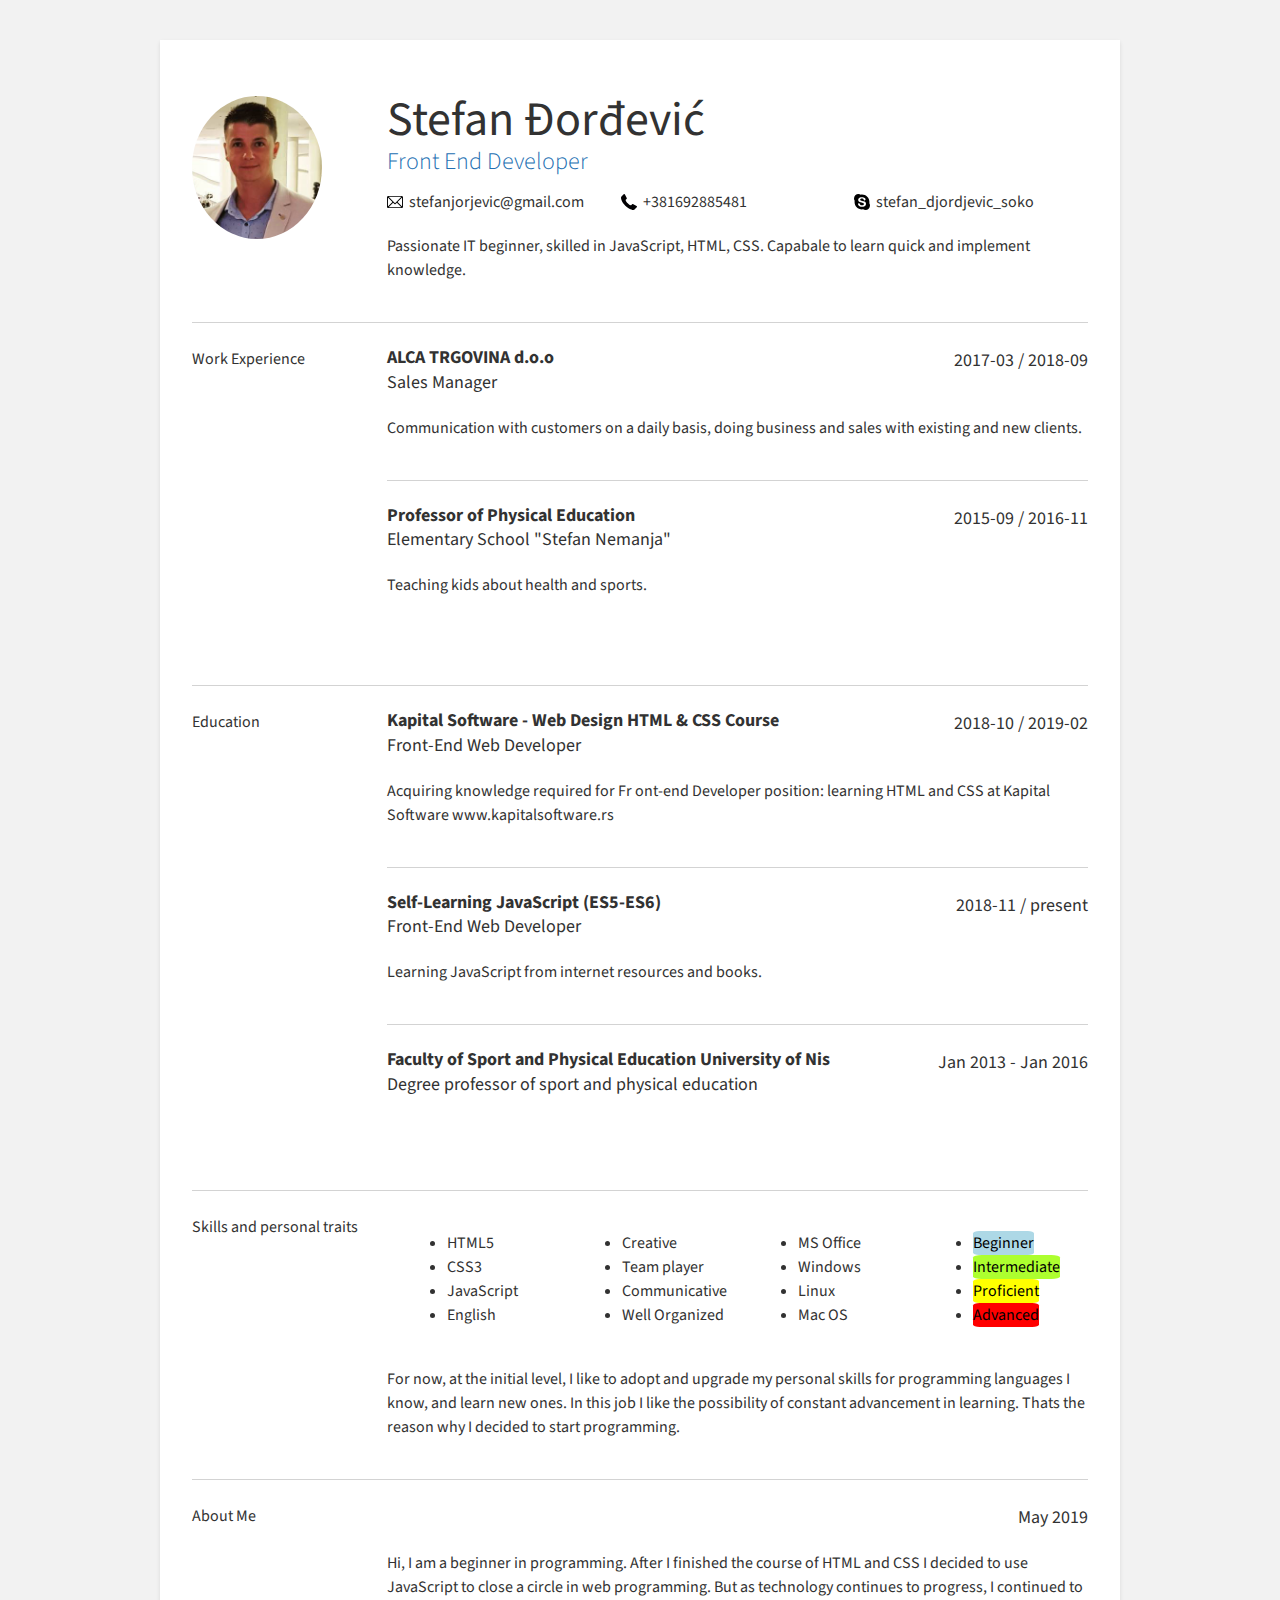
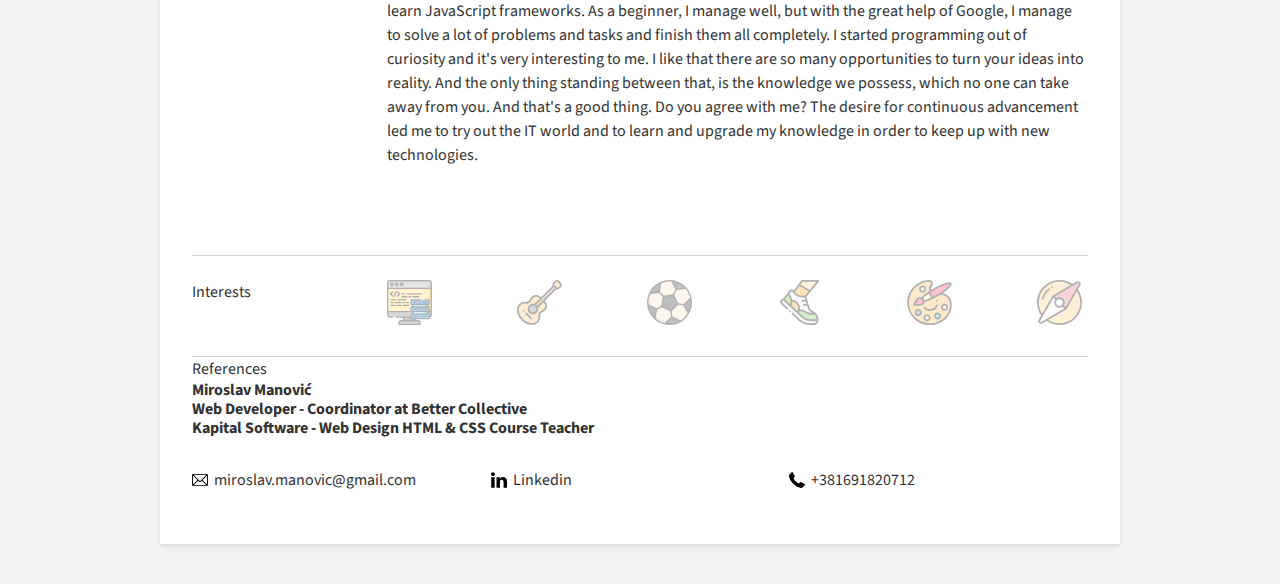
==== index.html @ 795a078c "Update index.html" ====
<!DOCTYPE html>
<html lang="en">
<head>
    <meta charset="UTF-8">
    <meta name="viewport" content="width=device-width, initial-scale=1.0">
    <meta http-equiv="X-UA-Compatible" content="ie=edge">
    <title>Stefan's Resume</title>
    <link rel="icon"  href="img/curriculum.svg"/>
    <link href="https://fonts.googleapis.com/css?family=Source+Sans+Pro:300,400,600" rel="stylesheet">
    <link rel="stylesheet" href="main.css">
    <script src="popup.js"></script>
    <!--<script src="https://ajax.googleapis.com/ajax/libs/jquery/3.3.1/jquery.min.js"></script>-->
</head>
<body>
    <div class="container">
        <section>
            
            <div>
                <div><img src="img/profile.jpg" alt="avatar" class="avatar"></div>

            </div>

            <div>
                <div class="my-name">Stefan Đorđević</div>
                <div class="my-title">Front End Developer</div>
                <div class="links">
                    
                    <div class="link-item">
                        <img src="img/email.svg" alt="" class="icon">
                        <a id="gmail" class="underline" href="mailto:stefanjorjevic@gmail.com?subject=Hello&body=Hello Stefan">stefanjorjevic@gmail.com</a>
                    </div>
                    
                    <div class="link-item">
                        <img src="img/phone.svg" alt="" class="icon">
                        <a id="skype" class="underline" href="tel:+381692885481">+381692885481</a>
                    </div>
                    
                    <div class="link-item">
                        <img src="img/skype-logo.svg" alt="" class="icon">
                        <a id="phone" class="underline" href="skype:stefan_djordjevic_soko?chat">stefan_djordjevic_soko</a>
                    </div>
                    
                </div> <!-- end of the links -->

                <p>Passionate IT beginner, skilled in JavaScript, HTML, CSS. Capabale to learn quick and implement knowledge. </p>
            </div>
                    
        </section>
        <section>
            <div class="section-title">Work Experience</div>
            <div>
                <div class="job">
                    <div class="job-title-container">
                        <div>
                            <div class="job-company">ALCA TRGOVINA d.o.o</div>
                            <div class="job-title">Sales Manager</div>
                        </div>
                        <div>
                            2017-03 / 2018-09 
                        </div>
                    </div> <!-- End Job=Title Container -->
                    <p>Communication with customers on a daily basis, doing business and sales with existing and new clients.</p>
                </div> <!-- End Job -->

                <div class="job">
                    <div class="job-title-container">
                        <div>
                            <div class="job-company">Professor of Physical Education</div>
                            <div class="job-title">Elementary School "Stefan Nemanja"</div>
                        </div>
                        <div>
                            2015-09 / 2016-11
                        </div>
                    </div> <!-- End Job=Title Container -->
                    <p>Teaching kids about health and sports.</p>
                </div> <!-- End Job -->

            </div>
        </section>
        
        <!---------------------- Education ---------------------->

        <section>
            <div class="section-title">Education</div>
            <div>
                <div class="job">
                    <div class="job-title-container">
                        <div>
                            <div class="job-company">Kapital Software - Web Design HTML & CSS Course</div>
                            <div class="job-title">Front-End Web Developer</div>
                        </div>
                        <div>
                                2018-10 / 2019-02 
                        </div>
                    </div> <!-- End Job=Title Container -->
                    <p>Acquiring knowledge required for Fr
                        ont-end Developer position: learning HTML and CSS at Kapital Software www.kapitalsoftware.rs</p>
                </div> <!-- End Job -->

                <div class="job">
                    <div class="job-title-container">
                        <div>
                            <div class="job-company">Self-Learning JavaScript (ES5-ES6)</div>
                            <div class="job-title">Front-End Web Developer</div>
                        </div>
                        <div>
                            2018-11 / present 
                        </div>
                    </div> <!-- End Job=Title Container -->
                    <p>Learning JavaScript from internet resources and books.</p>
                </div> <!-- End Job -->

                <div class="job">
                    <div class="job-title-container">
                        <div>
                            <div class="job-company">Faculty of Sport and Physical Education University of Nis</div>
                            <div class="job-title">Degree professor of sport and physical education</div>
                        </div>
                        <div>
                            Jan 2013 - Jan 2016 
                        </div>
                    </div> <!-- End Job=Title Container -->
                    <p></p>
                </div> <!-- End Job --> 
            </div>
        </section> 


        

        <section>
            <div class="section-title">Skills and personal traits</div>
            <div>
                <div class="skills-container">
                    <ul>
                        
                        <li><a id="html5" class="underline">HTML5</a></li>
                        <li><a id="css3" class="underline">CSS3</a></li>
                        <li><a id="javascript" class="underline">JavaScript</a></li>
                        <li><a id="english"class="underline">English</a></li>
                    </ul>
                    
                    <ul>
                        
                        <li><a id="creative" class="underline">Creative</a></li>
                        <li><a id="teamplayer" class="underline">Team player</a></li>
                        <li><a id="communicative" class="underline">Communicative</a></li>
                        <li><a id="wellorganized" class="underline">Well Organized</a></li>
                    </ul>


                    <ul>
                        
                        <li><a id="office" class="underline">MS Office</a></li>
                        <li><a id="windows" class="underline">Windows</a></li>
                        <li><a id="linux" class="underline">Linux</a></li>
                        <li><a id="mac" class="underline">Mac OS</a></li>
                        
                    </ul>
                    

                    <ul>
                        
                        <li><a id="beginner" class="legend">Beginner</a></li>
                        <li><a id="intermediate" class="legend">Intermediate</a></li>
                        <li><a id="proficient" class="legend">Proficient</a></li>
                        <li><a id="advanced" class="legend">Advanced</a></li>
                    </ul>
                </div> <!-- End skill container -->
                <p>For now, at the initial level, I like to adopt and upgrade my personal skills for programming languages ​​I know, and learn new ones. In this job I like the possibility of constant advancement in learning. Thats the reason why I decided to start programming.</p>
            </div>
        </section>    

        <!--  leave place for future jobs  -->
        <section>
            <div class="section-title">About Me</div>
            <div>
                <div class="job">
                    <div class="job-title-container">
                        <div>
                            <div class="job-company"></div>
                            <div class="job-title"></div>
                        </div>
                        <div>
                            May 2019 
                        </div>
                    </div> 
                    <p>
Hi, I am a beginner in programming. After I finished the course of HTML and CSS I decided to use JavaScript to close a circle in web programming. But as technology continues to progress, I continued to learn JavaScript frameworks. As a beginner, I manage well, but with the great help of Google, I manage to solve a lot of problems and tasks and finish them all completely.  
I started programming out of curiosity and it's very interesting to me. I like that there are so many opportunities to turn your ideas into reality. And the only thing standing between that, is the knowledge we possess, which no one can take away from you. And that's a good thing. Do you agree with me?  
The desire for continuous advancement led me to try out the IT world and to learn and upgrade my knowledge in order to keep up with new technologies. 
                          </p> 
                </div>

                
        </section> 

        <section id="interests">
            <div  class="section-title">Interests</div>
            <div class="interests-container">
                   <!-- <div class="tooltip">Hover over me
                            <span class="tooltiptext">Tooltip text</span>
                          </div>-->

                <div id="programming" class="tooltip"><img src="img/data.svg" alt="icon" id="programming"><span class="tooltiptext" >Programing with HTML5 CSS3 JS (ES5-ES6)</span></div>

                <div id="guitar" class="tooltip"><img src="img/guitar.svg" alt="icon"><span class="tooltiptext">Playng guitar</span></div>

                <div id="soccer" class="tooltip"><img src="img/soccer.svg" alt="icon"><span class="tooltiptext" >Football</span></div>

                <div id="running" class="tooltip"><img  src="img/running.svg" alt="icon"><span class="tooltiptext">Running</span></div>
                
                <div id="painting" class="tooltip"><img src="img/painting.svg" alt="icon"><span class="tooltiptext">Painting</span></div>
                
                <div id="traveling" class="tooltip"><img src="img/compass.svg" alt="icon"><span class="tooltiptext" >Traveling</span></div>
                  
            </div>
        </section>
        
        <div class="section-titile">References</div>
        
        <div>
            <div class="job-company">Miroslav Manović</div>
            <div class="job-company">Web Developer - Coordinator at Better Collective </br> Kapital Software - Web Design HTML & CSS Course Teacher</br></br></div>
            <div class="links">
                    <div class="link-item">
                            <img src="img/email.svg" alt="" class="icon">
                            <a id="gmail" class="underline" href="mailto:miroslav.manovic@gmail.com?subject=Hello&body=Hello Miroslav">miroslav.manovic@gmail.com</a>
                    </div>
                    <div class="link-item">
                            <img src="img/linkedin-logo.svg" alt="" class="icon">
                        <a class="underline" href="https://www.linkedin.com/in/miroslav-manovic-4b6096124/">Linkedin</a>
                    </div>
                    <div class="link-item">
                                    <img src="img/phone.svg" alt="" class="icon">
                                    <a class="underline" href="tel:+381691820712">+381691820712</a>
                    </div>
                </div> 
                <!-- end of the links 
                <p>
                </p>
                <div class="reference"></div>-->
            
        </div>
    </div>

   <!-- Jasascript popup animation 
  <script>
  </script>-->  
</body>
</html>
---- main.css ----
html {
    box-sizing: border-box;
}
*,*:before, :after {
box-sizing: border-box;
}

body {
    font-family: 'Source Sans Pro', sans-serif;
    line-height: 1.5;
    background: #f2f2f2;
    color: #323232;
    

}

img {
    max-width: 100%;

}

.icon {
    fill: currentColor;
    display: inline-block;
    font-size: inherit;
    height: 1em;
    overflow: visible;

}

a {
    color: #323232;
    text-decoration: none;

}


.container {
    max-width: 960px;
    margin: 40px auto;
    padding: 32px;
    background: white;
    box-shadow: 0 2px 4px rgba(0, 0, 0, 0.1);
}

section {
    display: grid;
    grid-template-columns: 1fr 4fr;
    grid-gap: 20px;
    padding: 24px 0;
    border-bottom: 1px solid lightgray;
}

section:last-child {
    border-bottom: none;
}

section-title {
    font-weight: bold;
    font-size: 18px;
}

/******************************
*          Main Info
*******************************/

img.avatar {
    width: 130px;
    border-radius: 100%;
   
}

.my-name {
    font-size: 48px;
    line-height: 1;
}

.my-title {
font-size: 24px;
font-weight: 300;
color: #236fb2; 
}

.links {
    display: flex;
    margin: 10px 0 20px 0;

}

.link-item {
    display: flex;
    align-items: center;
    flex: 1;
}

link-item, img {
    margin-right: 6px;
}

/******************************
*          Experience
*******************************/

.job {
    padding-bottom: 24px;
    margin-bottom: 24px;
    border-bottom: 1px solid lightgray;
}

.job:last-child {
    border-bottom: none;
}

.job-title-container {
    display: flex;
    justify-content: space-between;
    margin-bottom: 20px;
    font-size: 18px;
}

.job-company {
    font-weight: bold;
    line-height: 1.2;
}

/******************************
*          Skills
*******************************/

.skills-container {
    display: grid;
    grid-template-columns: 1fr 1fr 1fr 1fr;
    grid-gap: 20;
    margin-bottom: 24px;
}

.skills-container ul {
    margin-left: 20px;
    list-style-type: disc;  
}

.legend {
  height: auto;
  width: auto;
  background-color: #bbb;
  border-radius: 10%;
  display: inline-block;
  
}

#beginner {
  background: lightblue;
  color: black;
  text-align: center;
  }

#intermediate {
  background: greenyellow;
  color: black;
  text-align: center;
  
  }

#proficient {
  background: yellow;
  color: black;
  text-align: center;
  
  }

#advanced {
  background: red;
  color: black;
  text-align: center;
  }  

.underline{
  position: relative;
}

.underline:after{
  content: '';
  position: absolute;
  width: 0; height: 2px;
  display: block;
  margin-top: 1,5px;
  right: 1;
  background: linear-gradient(to right, rgb(58, 58, 58), lightgray);
  transition: width .2s ease;
  -webkit-transition: width .4s ease;
}

.underline:hover:after{
  width: 100%;
  left: 0;
  background: linear-gradient(to right, lightblue 50%, lightgreen,yellow,red);
};


.underline#html5:hover:after{
  width: 100%;
  left: 0;
  background: linear-gradient(to right, lightblue, lightgreen,yellow,red);
}
/* first row */

.underline#css3:hover:after{
  width: 100%;
  left: 0;
  background: linear-gradient(to right, lightblue , lightgreen ,yellow 50%,red);
}

.underline#javascript:hover:after{
  width: 100%;
  left: 0;
  background: linear-gradient(to right, lightblue 70%, lightgreen,yellow,red);
}

.underline#english:hover:after{
  width: 100%;
  left: 0;
  background: linear-gradient(to right, lightblue, lightgreen,yellow ,red 50%)
}

/* second row */

.underline#creative:hover:after{
  width: 100%;
  left: 0;
  background: linear-gradient(to right, lightblue , lightgreen,yellow,red 50%);
}

.underline#teamplayer:hover:after{
  width: 100%;
  left: 0;
  background: linear-gradient(to right, lightblue , lightgreen,yellow,red 50%);
}

.underline#communicative:hover:after{
  width: 100%;
  left: 0;
  background: linear-gradient(to right, lightblue , lightgreen,yellow,red 50%);
}

.underline#wellorganized:hover:after{
  width: 100%;
  left: 0;
  background: linear-gradient(to right, lightblue , lightgreen,yellow,red 50%);
}


/* third row */

.underline#office:hover:after{
  width: 100%;
  left: 0;
  background: linear-gradient(to right, lightblue , lightgreen,yellow 50%,red );
}

.underline#windows:hover:after{
  width: 100%;
  left: 0;
  background: linear-gradient(to right, lightblue , lightgreen,yellow 50%,red );
}

.underline#linux:hover:after{
  width: 100%;
  left: 0;
  background: linear-gradient(to right, lightblue , lightgreen 50%,yellow ,red );
}

.underline#mac:hover:after{
  width: 100%;
  left: 0;
  background: linear-gradient(to right, lightblue 50%, lightgreen,yellow ,red );
}

/* fourth row legend user manual */


/******************************
*          Interests
*******************************/

.interests-container {
    display: flex ;
    justify-content: space-between;
}
.interests-container img {
    height: 45px;
    opacity: 0.30;
    margin-right: 6px;
    transition: 2.5s;
}

.interests-container img:hover {
    height: 45px;
    opacity: 0.99;
    margin-right: 6px;
    transition: 0.5s;
    -webkit-transform: rotateZ(360deg);
      -moz-transform: rotateZ(360deg);
      transform: rotateZ(360deg);
}

/*********************************************
 *        Popup interests information
**********************************************/
.tooltip {
  position: relative;
  display: inline-block;
}

.tooltip .tooltiptext {
  visibility: hidden;
  width: 120px;
  background-color: green;
  opacity: 0.75;
  color: #fff;
  text-align: center;
  border-radius: 6px;
  padding: 5px 0;

  /* Position the tooltip */
  position: absolute;
  z-index: 1;
  
}

.tooltip:hover .tooltiptext {
  visibility: visible;
  
}

/*********************************
*        Responsive 
*********************************/
/* 768px */

@media only screen and (max-width : 768px) {
    section {
      grid-template-columns: 1fr;
    }
  
    .links, .job-title-container {
      flex-direction: column;
    }
  
    .skills-container {
      grid-template-columns: 1fr 1fr;
    }
  
   .interests-container {
      flex-wrap: wrap;
      display: grid;
      grid-template-columns: 30% 30% 30%;
      grid-column-gap: 1em;  
    }
  
    .interests-container img {
      margin-right: 32px;
      margin-bottom: 16px;
    }
  }
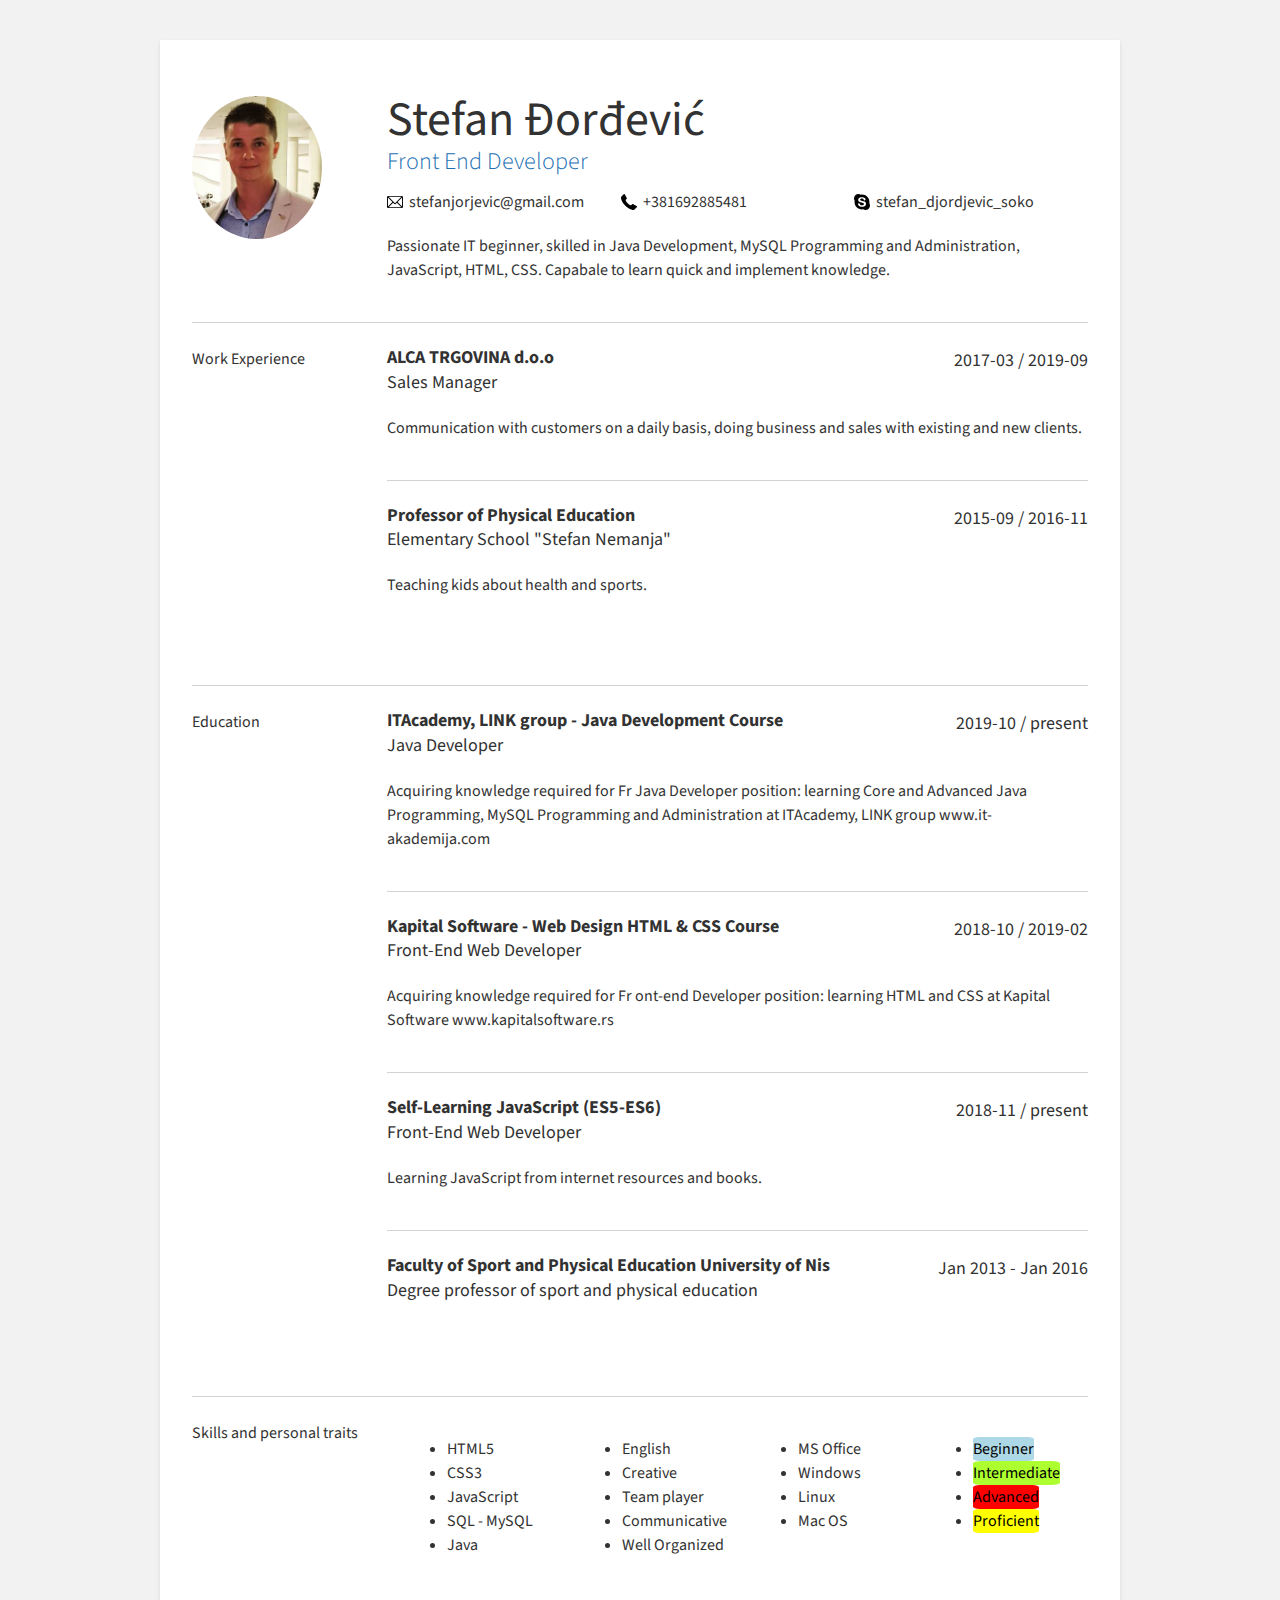
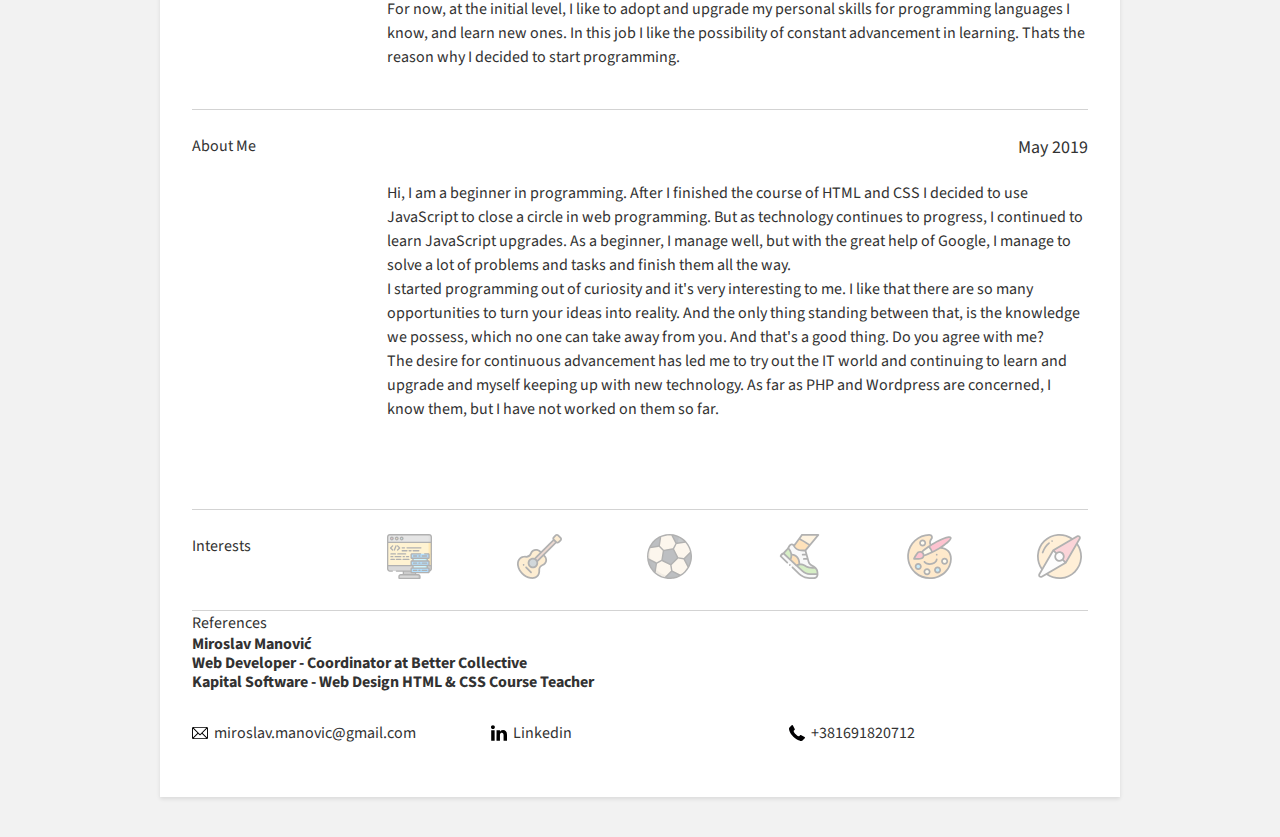
==== commit 80204579: "Update index.html" ====
--- a/index.html
+++ b/index.html
@@ -27,22 +27,24 @@
                     
                     <div class="link-item">
                         <img src="img/email.svg" alt="" class="icon">
-                        <a id="gmail" class="underline" href="mailto:stefanjorjevic@gmail.com?subject=Hello&body=Hello Stefan">stefanjorjevic@gmail.com</a>
-                    </div>
-                    
+                        <a id="mail" class="underline" href="mailto:stefanjorjevic@gmail.com?subject=Hello&body=Hello Stefan">stefanjorjevic@gmail.com</a>
+                    </div>
+
                     <div class="link-item">
                         <img src="img/phone.svg" alt="" class="icon">
-                        <a id="skype" class="underline" href="tel:+381692885481">+381692885481</a>
-                    </div>
-                    
+                        <a id="phone" class="underline" href="tel:+381692885481">+381692885481</a>
+                    </div>
+
                     <div class="link-item">
                         <img src="img/skype-logo.svg" alt="" class="icon">
-                        <a id="phone" class="underline" href="skype:stefan_djordjevic_soko?chat">stefan_djordjevic_soko</a>
-                    </div>
+                        <a id="skype" class="underline" href="skype:stefan_djordjevic_soko?chat">stefan_djordjevic_soko</a>
+                    </div>
+                    
+                    
                     
                 </div> <!-- end of the links -->
 
-                <p>Passionate IT beginner, skilled in JavaScript, HTML, CSS. Capabale to learn quick and implement knowledge. </p>
+                <p>Passionate IT beginner, skilled in Java Development, MySQL Programming and Administration, JavaScript, HTML, CSS. Capabale to learn quick and implement knowledge.</p>
             </div>
                     
         </section>
@@ -56,7 +58,7 @@
                             <div class="job-title">Sales Manager</div>
                         </div>
                         <div>
-                            2017-03 / 2018-09 
+                            2017-03 / 2019-09 
                         </div>
                     </div> <!-- End Job=Title Container -->
                     <p>Communication with customers on a daily basis, doing business and sales with existing and new clients.</p>
@@ -83,6 +85,20 @@
         <section>
             <div class="section-title">Education</div>
             <div>
+                <div class="job">
+                    <div class="job-title-container">
+                        <div>
+                            <div class="job-company">ITAcademy, LINK group - Java Development Course</div>
+                            <div class="job-title">Java Developer</div>
+                        </div>
+                        <div>
+                                2019-10 / present 
+                        </div>
+                    </div> <!-- End Job=Title Container -->
+                    <p>Acquiring knowledge required for Fr
+                        Java Developer position: learning Core and Advanced Java Programming, MySQL Programming and Administration at ITAcademy, LINK group www.it-akademija.com</p>
+                </div> <!-- End Job -->
+
                 <div class="job">
                     <div class="job-title-container">
                         <div>
@@ -137,11 +153,12 @@
                         <li><a id="html5" class="underline">HTML5</a></li>
                         <li><a id="css3" class="underline">CSS3</a></li>
                         <li><a id="javascript" class="underline">JavaScript</a></li>
+                        <li><a id="sql-mysql"class="underline">SQL - MySQL</a></li>
+                        <li><a id="java"class="underline">Java</a></li>
+                    </ul>
+                    
+                    <ul>
                         <li><a id="english"class="underline">English</a></li>
-                    </ul>
-                    
-                    <ul>
-                        
                         <li><a id="creative" class="underline">Creative</a></li>
                         <li><a id="teamplayer" class="underline">Team player</a></li>
                         <li><a id="communicative" class="underline">Communicative</a></li>
@@ -163,8 +180,10 @@
                         
                         <li><a id="beginner" class="legend">Beginner</a></li>
                         <li><a id="intermediate" class="legend">Intermediate</a></li>
+                        <li><a id="advanced" class="legend">Advanced</a></li>
                         <li><a id="proficient" class="legend">Proficient</a></li>
-                        <li><a id="advanced" class="legend">Advanced</a></li>
+                        
+
                     </ul>
                 </div> <!-- End skill container -->
                 <p>For now, at the initial level, I like to adopt and upgrade my personal skills for programming languages ​​I know, and learn new ones. In this job I like the possibility of constant advancement in learning. Thats the reason why I decided to start programming.</p>
@@ -185,10 +204,12 @@
                             May 2019 
                         </div>
                     </div> 
-                    <p>
-Hi, I am a beginner in programming. After I finished the course of HTML and CSS I decided to use JavaScript to close a circle in web programming. But as technology continues to progress, I continued to learn JavaScript frameworks. As a beginner, I manage well, but with the great help of Google, I manage to solve a lot of problems and tasks and finish them all completely.  
-I started programming out of curiosity and it's very interesting to me. I like that there are so many opportunities to turn your ideas into reality. And the only thing standing between that, is the knowledge we possess, which no one can take away from you. And that's a good thing. Do you agree with me?  
-The desire for continuous advancement led me to try out the IT world and to learn and upgrade my knowledge in order to keep up with new technologies. 
+                    <p>Hi, I am a beginner in programming.
+                            After I finished the course of HTML and CSS I decided to use JavaScript to close a circle in web programming. But as technology continues to progress, I continued to learn JavaScript upgrades.
+                                        As a beginner, I manage well, but with the great help of Google, I manage to solve a lot of problems and tasks and finish them all the way.
+                                        <br>I started programming out of curiosity and it's very interesting to me. I like that there are so many opportunities to turn your ideas into reality. And the only thing standing between that, is the knowledge we possess, which no one can take away from you. And that's a good thing. Do you agree with me?
+                    </br>The desire for continuous advancement has led me to try out the IT world and continuing to learn and upgrade and myself keeping up with new technology. 
+                          As far as PHP and Wordpress are concerned, I know them, but I have not worked on them so far.
                           </p> 
                 </div>
 
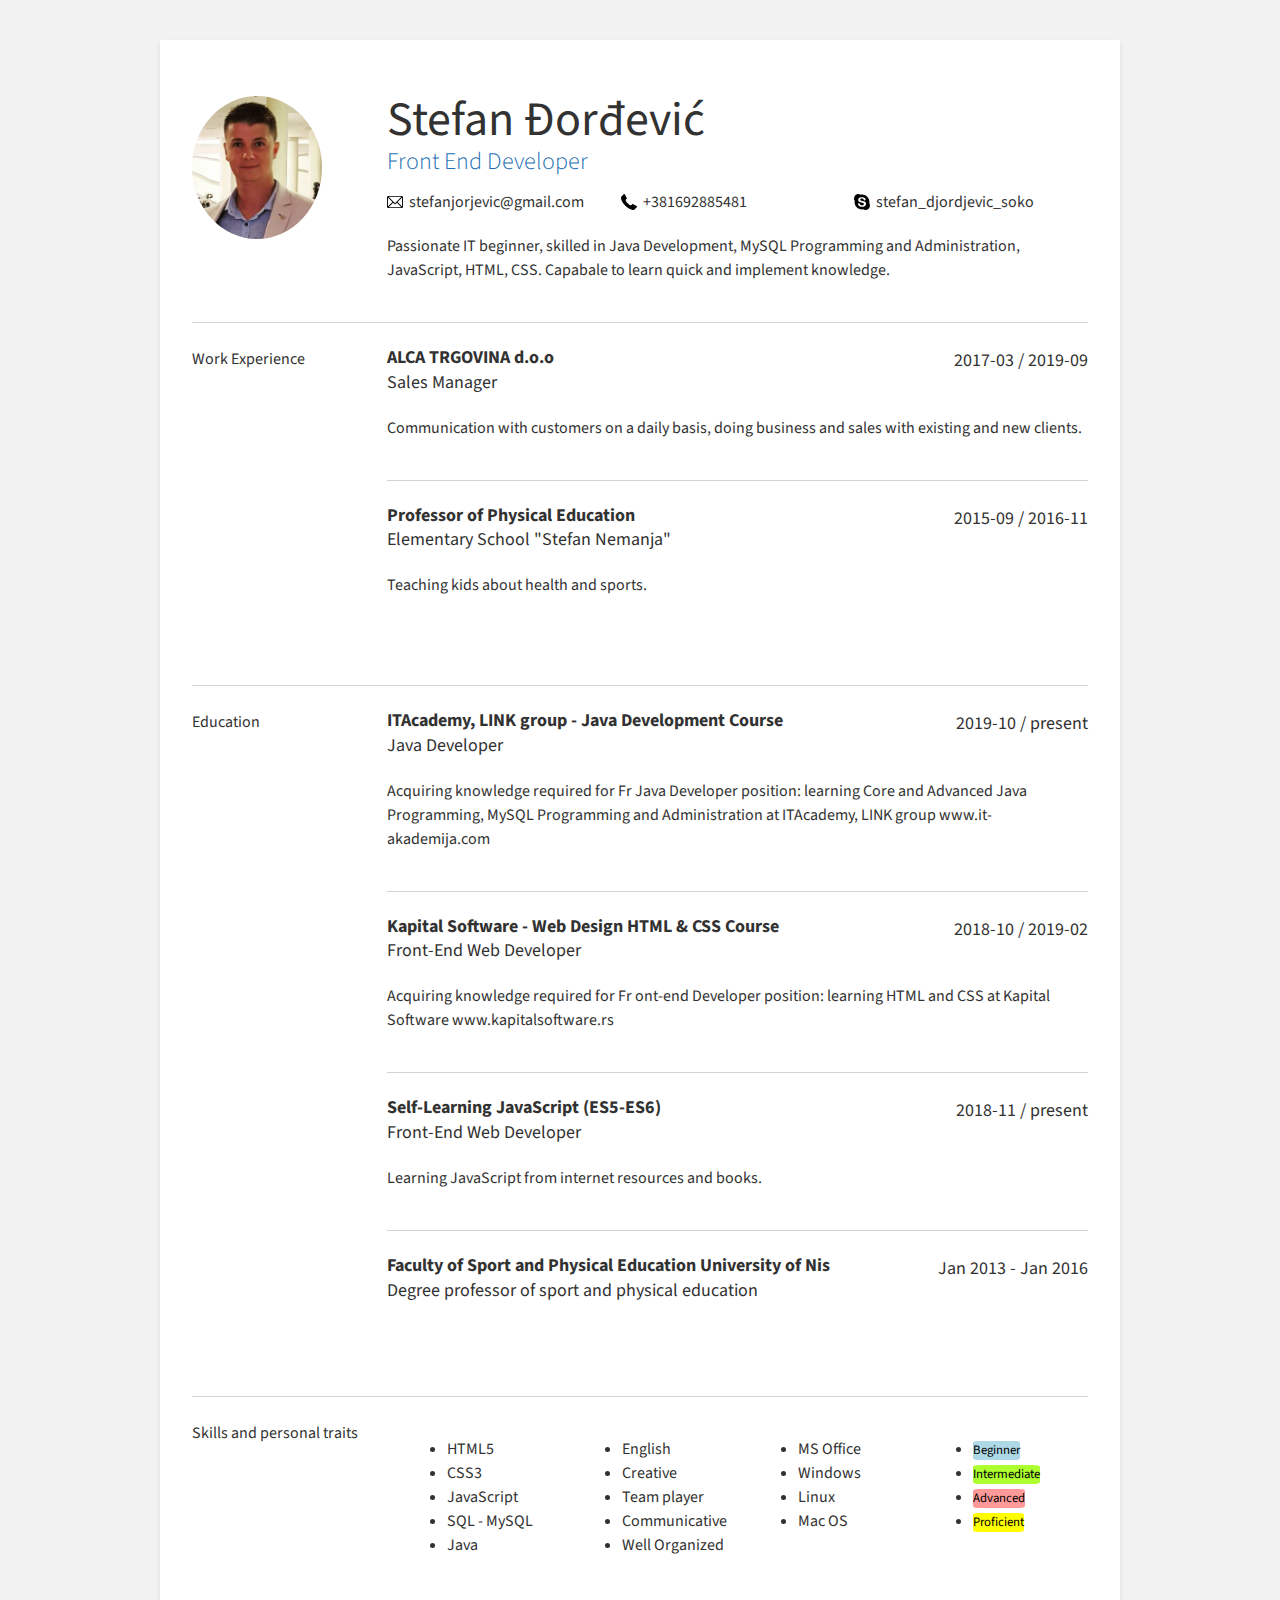
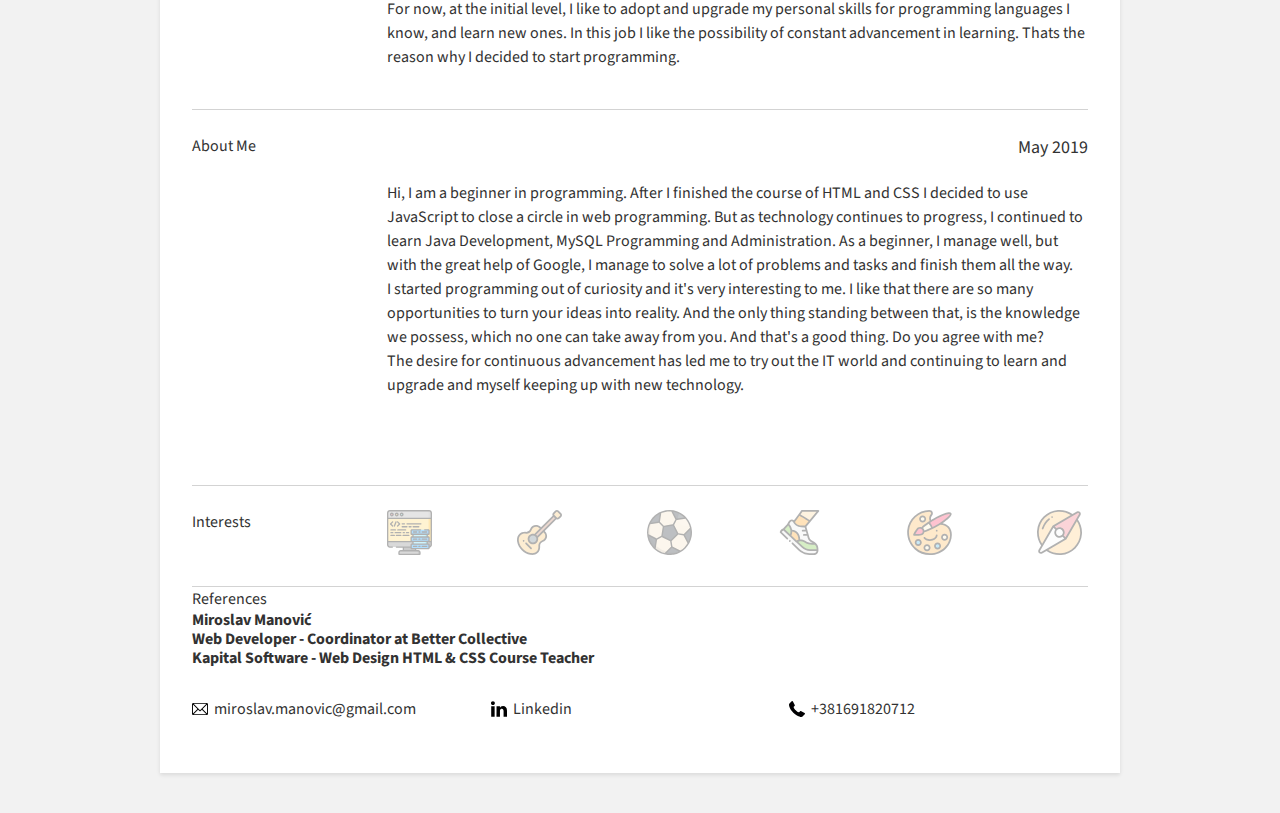
==== commit ff118526: "Update index.html" ====
--- a/index.html
+++ b/index.html
@@ -205,11 +205,11 @@
                         </div>
                     </div> 
                     <p>Hi, I am a beginner in programming.
-                            After I finished the course of HTML and CSS I decided to use JavaScript to close a circle in web programming. But as technology continues to progress, I continued to learn JavaScript upgrades.
+                            After I finished the course of HTML and CSS I decided to use JavaScript to close a circle in web programming. But as technology continues to progress, I continued to learn Java Development, MySQL Programming and Administration.
                                         As a beginner, I manage well, but with the great help of Google, I manage to solve a lot of problems and tasks and finish them all the way.
                                         <br>I started programming out of curiosity and it's very interesting to me. I like that there are so many opportunities to turn your ideas into reality. And the only thing standing between that, is the knowledge we possess, which no one can take away from you. And that's a good thing. Do you agree with me?
                     </br>The desire for continuous advancement has led me to try out the IT world and continuing to learn and upgrade and myself keeping up with new technology. 
-                          As far as PHP and Wordpress are concerned, I know them, but I have not worked on them so far.
+                          
                           </p> 
                 </div>
 
@@ -223,7 +223,7 @@
                             <span class="tooltiptext">Tooltip text</span>
                           </div>-->
 
-                <div id="programming" class="tooltip"><img src="img/data.svg" alt="icon" id="programming"><span class="tooltiptext" >Programing with HTML5 CSS3 JS (ES5-ES6)</span></div>
+                <div id="programming" class="tooltip"><img src="img/data.svg" alt="icon" id="programming"><span class="tooltiptext" > Java Development, MySQL Programming and Administration (ES5-ES6)</span></div>
 
                 <div id="guitar" class="tooltip"><img src="img/guitar.svg" alt="icon"><span class="tooltiptext">Playng guitar</span></div>
 
--- a/main.css
+++ b/main.css
@@ -141,7 +141,7 @@
 
 .legend {
   height: auto;
-  width: auto;
+  width: aito;
   background-color: #bbb;
   border-radius: 10%;
   display: inline-block;
@@ -152,12 +152,14 @@
   background: lightblue;
   color: black;
   text-align: center;
+  font-size: 0.8em;
   }
 
 #intermediate {
   background: greenyellow;
   color: black;
   text-align: center;
+  font-size: 0.8em;
   
   }
 
@@ -165,14 +167,17 @@
   background: yellow;
   color: black;
   text-align: center;
+  font-size: 0.8em;
   
   }
 
 #advanced {
-  background: red;
+  background: rgba(255, 0, 0, 0.397);
   color: black;
   text-align: center;
+  font-size: 0.8em;
   }  
+  
 
 .underline{
   position: relative;
@@ -181,71 +186,88 @@
 .underline:after{
   content: '';
   position: absolute;
-  width: 0; height: 2px;
+  width: 0; height: 3px;
   display: block;
   margin-top: 1,5px;
   right: 1;
-  background: linear-gradient(to right, rgb(58, 58, 58), lightgray);
+  background: linear-gradient(to right, rgb(58, 58, 58), lightgray 50%);
   transition: width .2s ease;
   -webkit-transition: width .4s ease;
 }
 
 .underline:hover:after{
   width: 100%;
-  left: 0;
-  background: linear-gradient(to right, lightblue 50%, lightgreen,yellow,red);
-};
-
+  left : 0;
+  background : linear-gradient(to right, blue, lightgreen ,red,yellow);
+}
+
+/* first row */
 
 .underline#html5:hover:after{
   width: 100%;
   left: 0;
-  background: linear-gradient(to right, lightblue, lightgreen,yellow,red);
-}
-/* first row */
+  background: linear-gradient(to right,blue , rgb(0, 255, 0) 90% );
+}
+
 
 .underline#css3:hover:after{
   width: 100%;
   left: 0;
-  background: linear-gradient(to right, lightblue , lightgreen ,yellow 50%,red);
+  background: linear-gradient(to right,  rgb(0, 255, 0) 99%,red);
 }
 
 .underline#javascript:hover:after{
   width: 100%;
   left: 0;
-  background: linear-gradient(to right, lightblue 70%, lightgreen,yellow,red);
-}
+  background: linear-gradient(to right,rgb(0, 60, 255) 85%,rgb(0, 255, 0) );
+}
+
+.underline#sql-mysql:hover:after{
+  width: 100%;
+  left: 0;
+  background: linear-gradient(to right,rgb(0, 60, 255)70%, rgb(0, 255, 0) )
+}
+
+.underline#java:hover:after{
+  width: 100%;
+  left: 0;
+  background: linear-gradient(to right,rgb(0, 60, 255) 70%, rgb(0, 255, 0))
+}
+
+
+
+
+/* second row */
 
 .underline#english:hover:after{
   width: 100%;
   left: 0;
-  background: linear-gradient(to right, lightblue, lightgreen,yellow ,red 50%)
-}
-
-/* second row */
+  background: linear-gradient(to right, red,yellow )
+}
+
 
 .underline#creative:hover:after{
   width: 100%;
   left: 0;
-  background: linear-gradient(to right, lightblue , lightgreen,yellow,red 50%);
+  background: linear-gradient(to right, red,yellow 80%);
 }
 
 .underline#teamplayer:hover:after{
   width: 100%;
   left: 0;
-  background: linear-gradient(to right, lightblue , lightgreen,yellow,red 50%);
+  background: linear-gradient(to right,  red,yellow );
 }
 
 .underline#communicative:hover:after{
   width: 100%;
   left: 0;
-  background: linear-gradient(to right, lightblue , lightgreen,yellow,red 50%);
+  background: linear-gradient(to right, red ,yellow);
 }
 
 .underline#wellorganized:hover:after{
   width: 100%;
   left: 0;
-  background: linear-gradient(to right, lightblue , lightgreen,yellow,red 50%);
+  background: linear-gradient(to right, red ,yellow);
 }
 
 
@@ -254,25 +276,25 @@
 .underline#office:hover:after{
   width: 100%;
   left: 0;
-  background: linear-gradient(to right, lightblue , lightgreen,yellow 50%,red );
+  background: linear-gradient(to right ,green,red,yellow  );
 }
 
 .underline#windows:hover:after{
   width: 100%;
   left: 0;
-  background: linear-gradient(to right, lightblue , lightgreen,yellow 50%,red );
+  background: linear-gradient(to right,red,yellow);
 }
 
 .underline#linux:hover:after{
   width: 100%;
   left: 0;
-  background: linear-gradient(to right, lightblue , lightgreen 50%,yellow ,red );
+  background: linear-gradient(to right,  lightgreen ,red );
 }
 
 .underline#mac:hover:after{
   width: 100%;
   left: 0;
-  background: linear-gradient(to right, lightblue 50%, lightgreen,yellow ,red );
+  background: linear-gradient(to right,  lightgreen,red );
 }
 
 /* fourth row legend user manual */
@@ -285,12 +307,15 @@
 .interests-container {
     display: flex ;
     justify-content: space-between;
-}
+    
+}
+
 .interests-container img {
     height: 45px;
     opacity: 0.30;
     margin-right: 6px;
     transition: 2.5s;
+    
 }
 
 .interests-container img:hover {
@@ -350,7 +375,7 @@
       grid-template-columns: 1fr 1fr;
     }
   
-   .interests-container {
+    .interests-container {
       flex-wrap: wrap;
       display: grid;
       grid-template-columns: 30% 30% 30%;
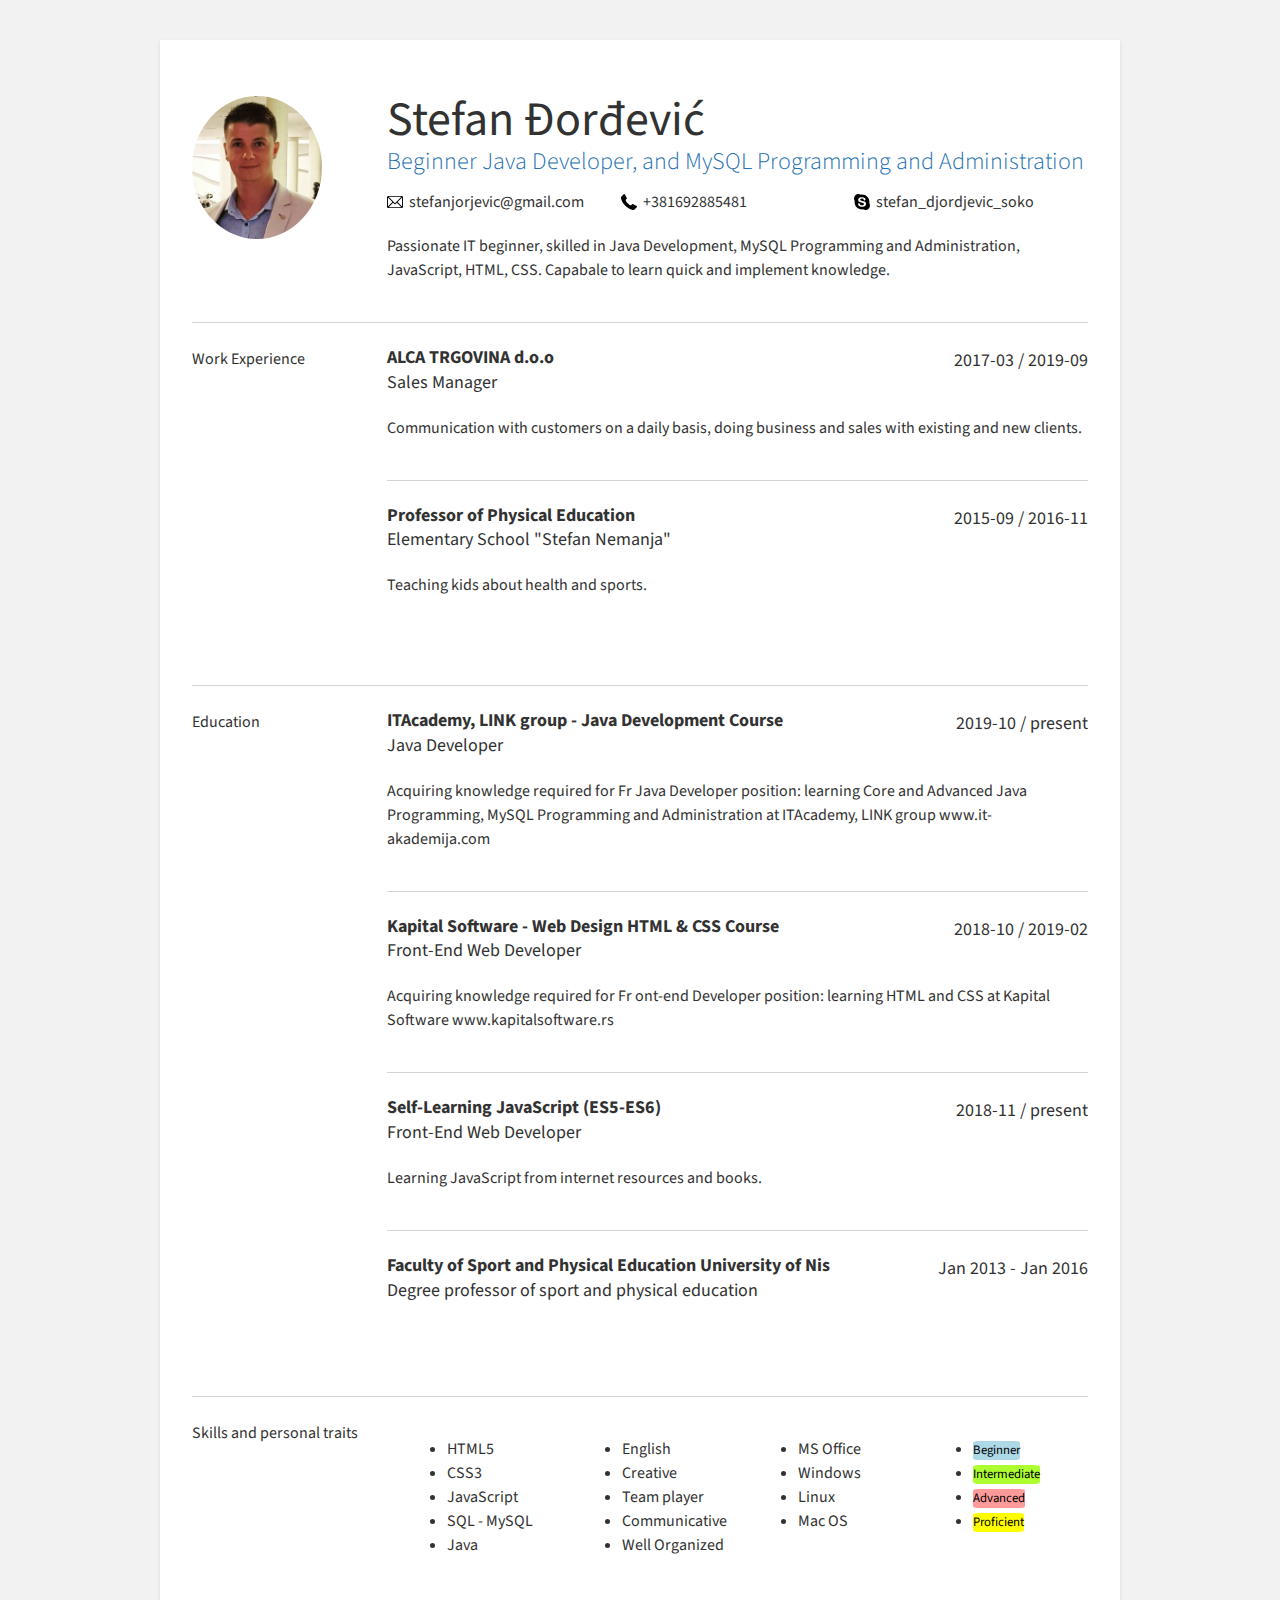
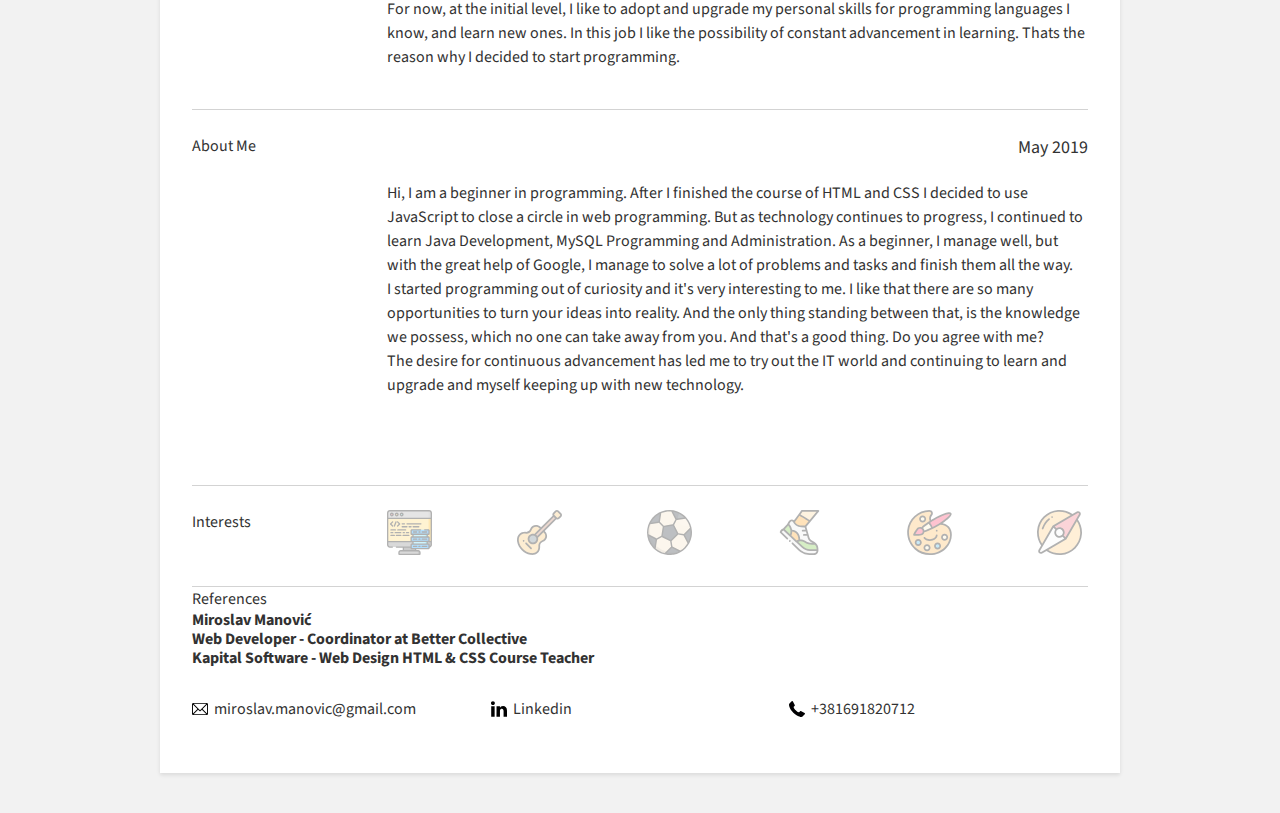
==== commit 4b7ab1a0: "Update index.html" ====
--- a/index.html
+++ b/index.html
@@ -22,7 +22,7 @@
 
             <div>
                 <div class="my-name">Stefan Đorđević</div>
-                <div class="my-title">Front End Developer</div>
+                <div class="my-title">Beginner Java Developer, and MySQL Programming and Administration</div>
                 <div class="links">
                     
                     <div class="link-item">
@@ -223,7 +223,7 @@
                             <span class="tooltiptext">Tooltip text</span>
                           </div>-->
 
-                <div id="programming" class="tooltip"><img src="img/data.svg" alt="icon" id="programming"><span class="tooltiptext" > Java Development, MySQL Programming and Administration (ES5-ES6)</span></div>
+                <div id="programming" class="tooltip"><img src="img/data.svg" alt="icon" id="programming"><span class="tooltiptext" > Java Development, MySQL Programming and Administration </span></div>
 
                 <div id="guitar" class="tooltip"><img src="img/guitar.svg" alt="icon"><span class="tooltiptext">Playng guitar</span></div>
 
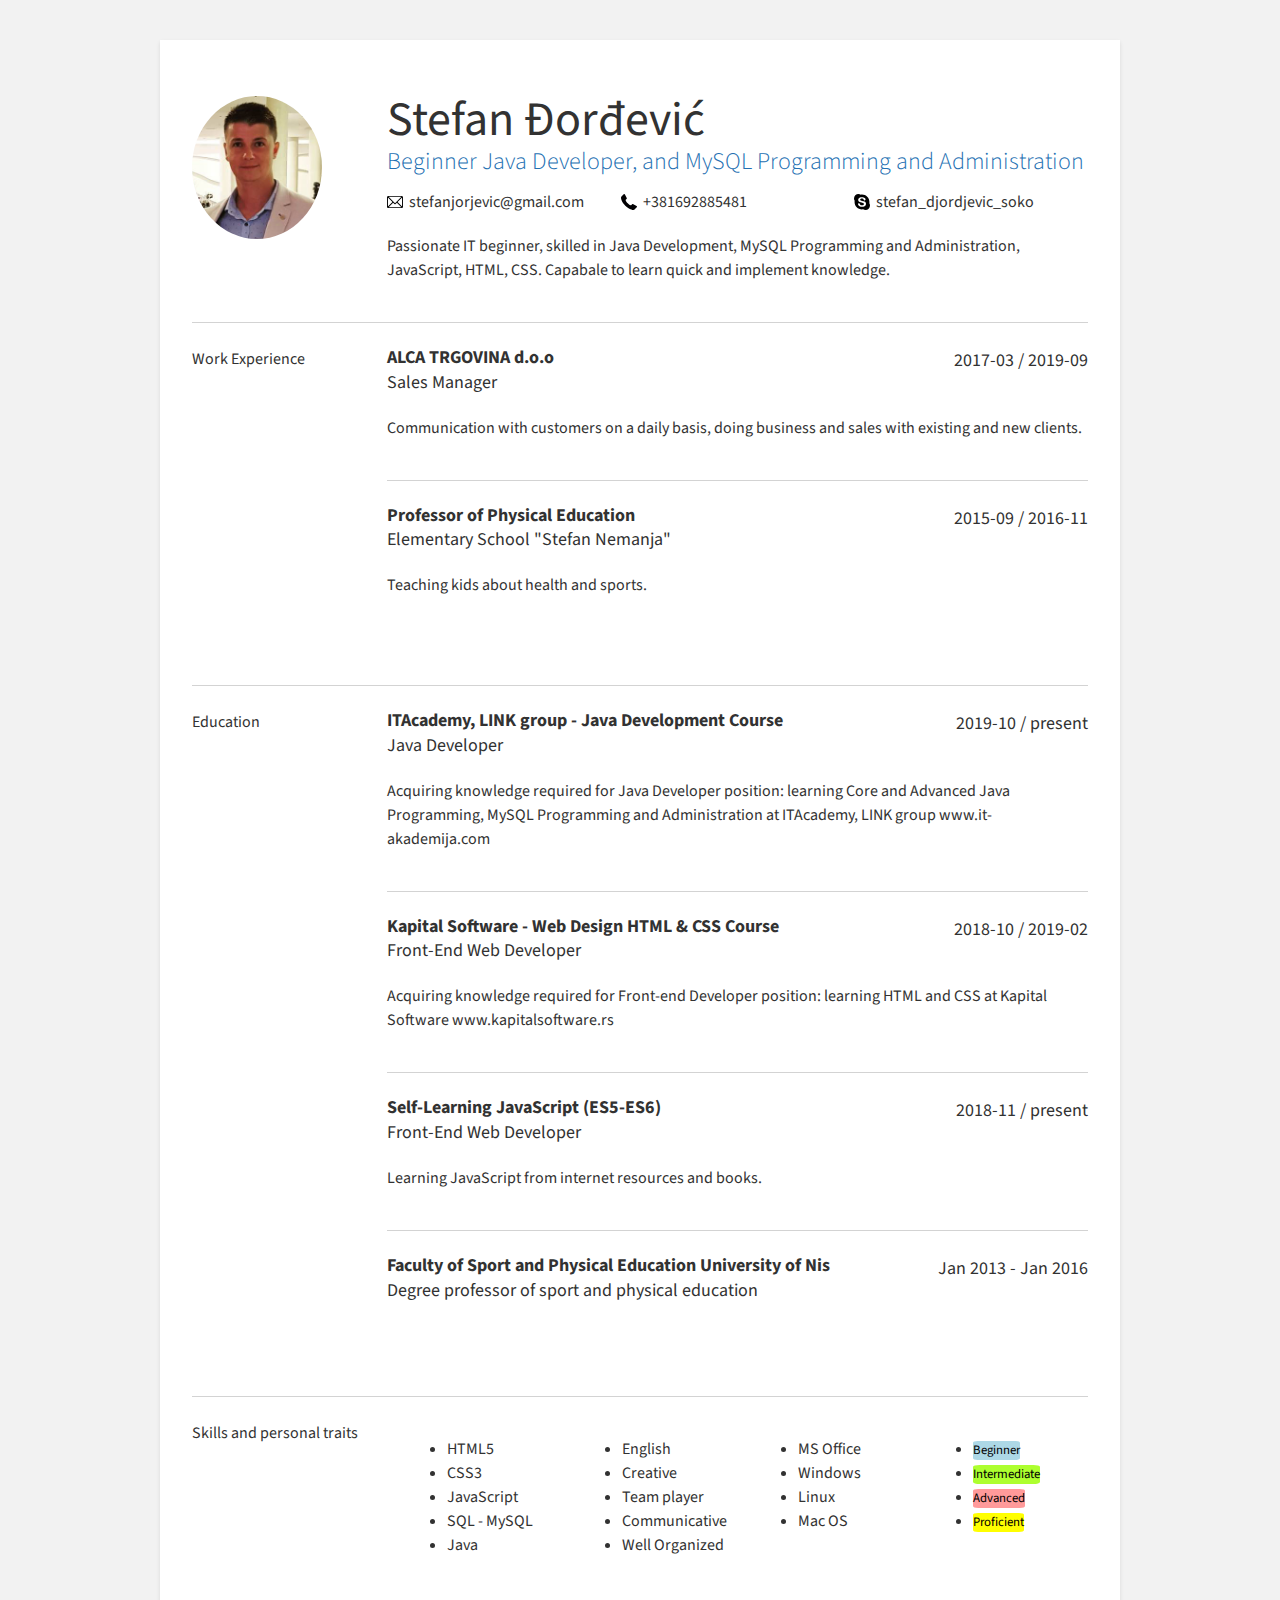
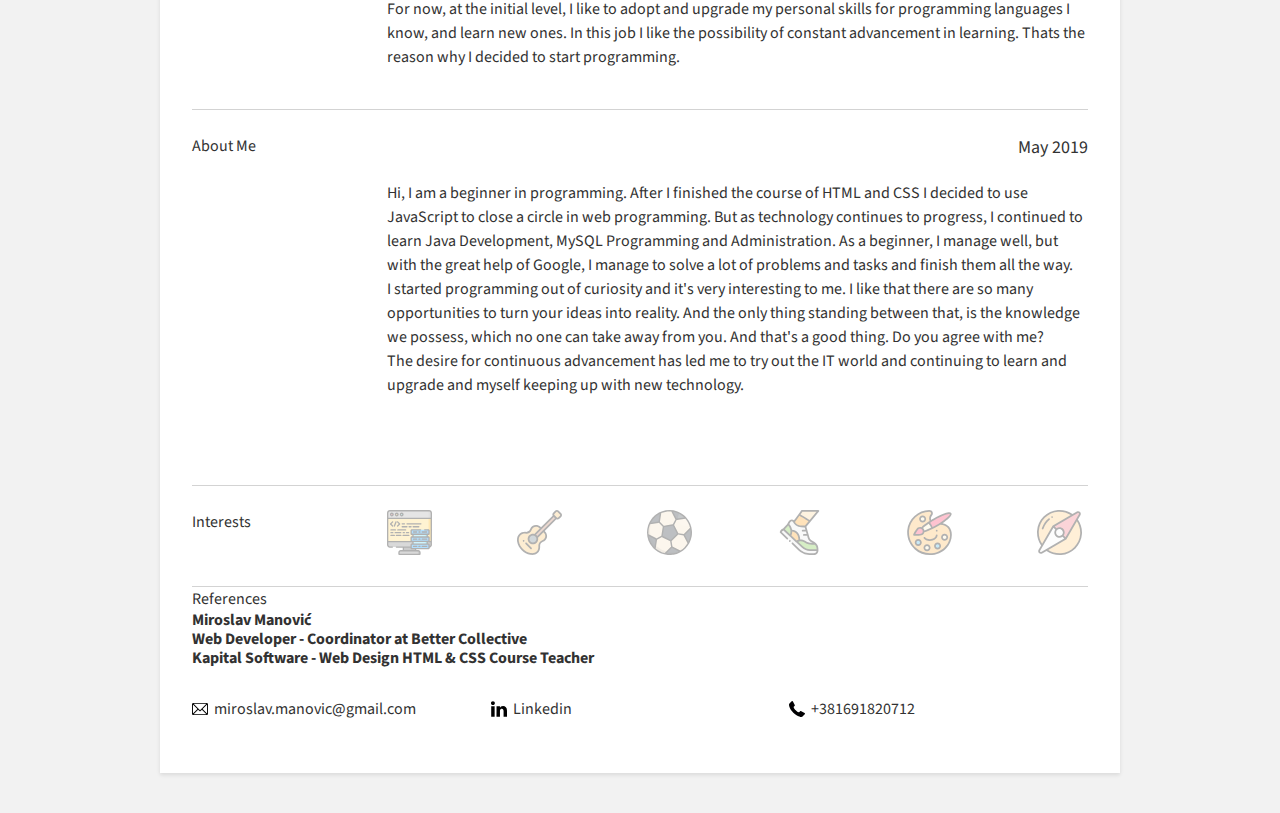
==== commit 6b92fa3e: "Update index.html" ====
--- a/index.html
+++ b/index.html
@@ -95,8 +95,7 @@
                                 2019-10 / present 
                         </div>
                     </div> <!-- End Job=Title Container -->
-                    <p>Acquiring knowledge required for Fr
-                        Java Developer position: learning Core and Advanced Java Programming, MySQL Programming and Administration at ITAcademy, LINK group www.it-akademija.com</p>
+                    <p>Acquiring knowledge required for Java Developer position: learning Core and Advanced Java Programming, MySQL Programming and Administration at ITAcademy, LINK group www.it-akademija.com</p>
                 </div> <!-- End Job -->
 
                 <div class="job">
@@ -109,8 +108,7 @@
                                 2018-10 / 2019-02 
                         </div>
                     </div> <!-- End Job=Title Container -->
-                    <p>Acquiring knowledge required for Fr
-                        ont-end Developer position: learning HTML and CSS at Kapital Software www.kapitalsoftware.rs</p>
+                    <p>Acquiring knowledge required for Front-end Developer position: learning HTML and CSS at Kapital Software www.kapitalsoftware.rs</p>
                 </div> <!-- End Job -->
 
                 <div class="job">
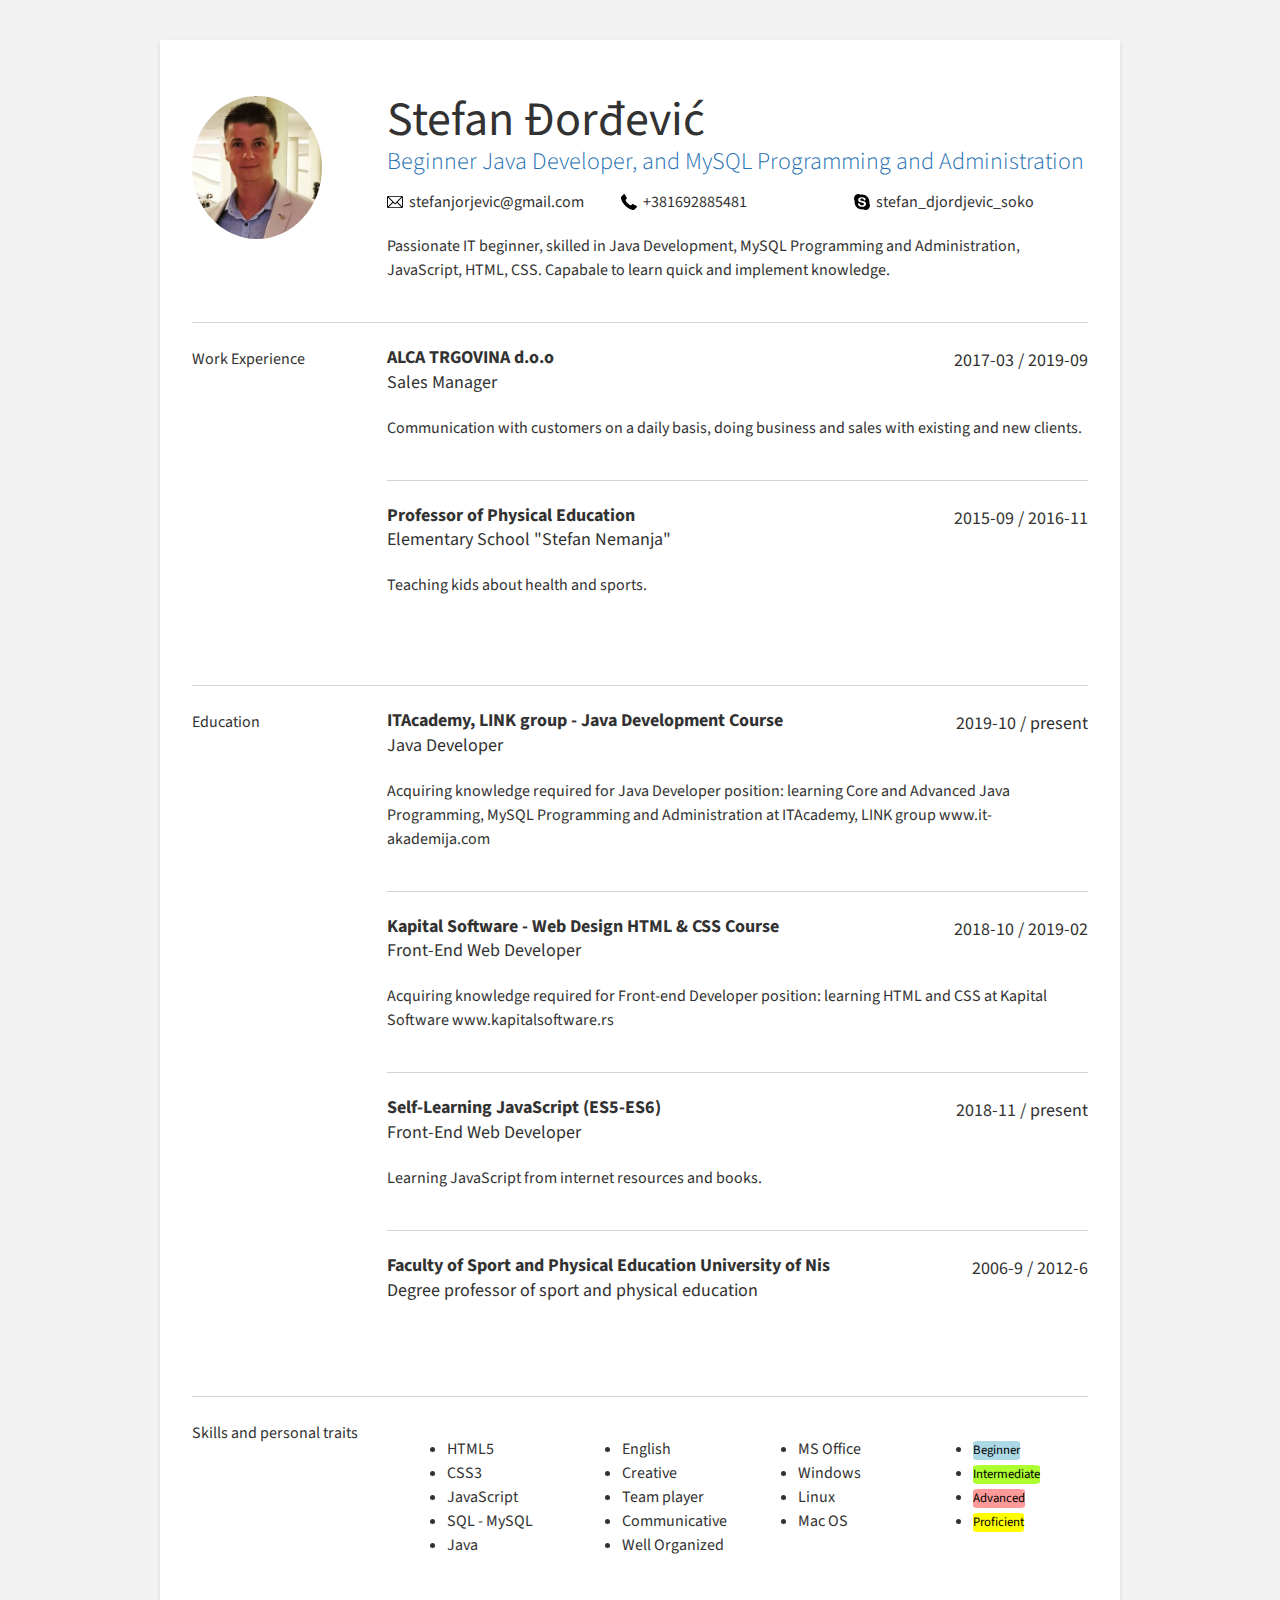
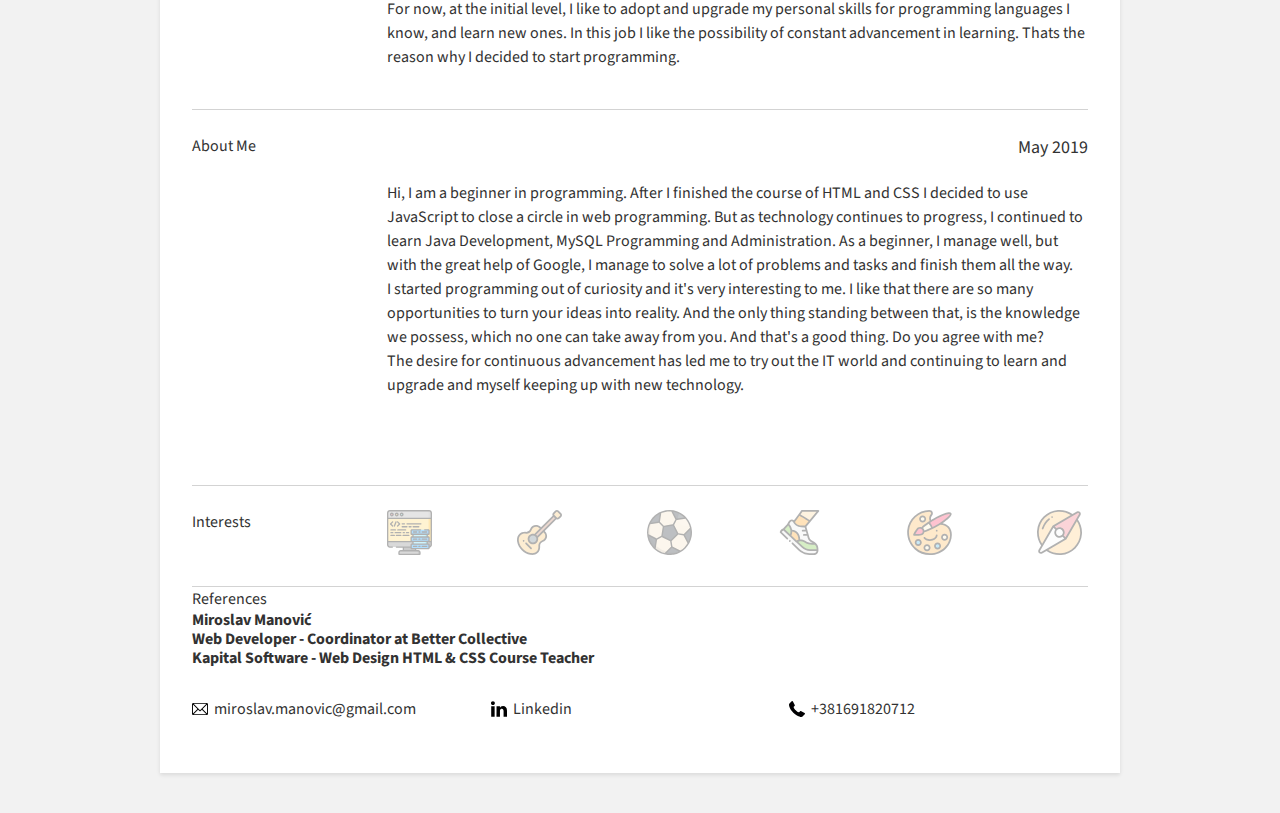
==== commit b05abe24: "Update index.html" ====
--- a/index.html
+++ b/index.html
@@ -131,7 +131,7 @@
                             <div class="job-title">Degree professor of sport and physical education</div>
                         </div>
                         <div>
-                            Jan 2013 - Jan 2016 
+                            2006-9 / 2012-6 
                         </div>
                     </div> <!-- End Job=Title Container -->
                     <p></p>
